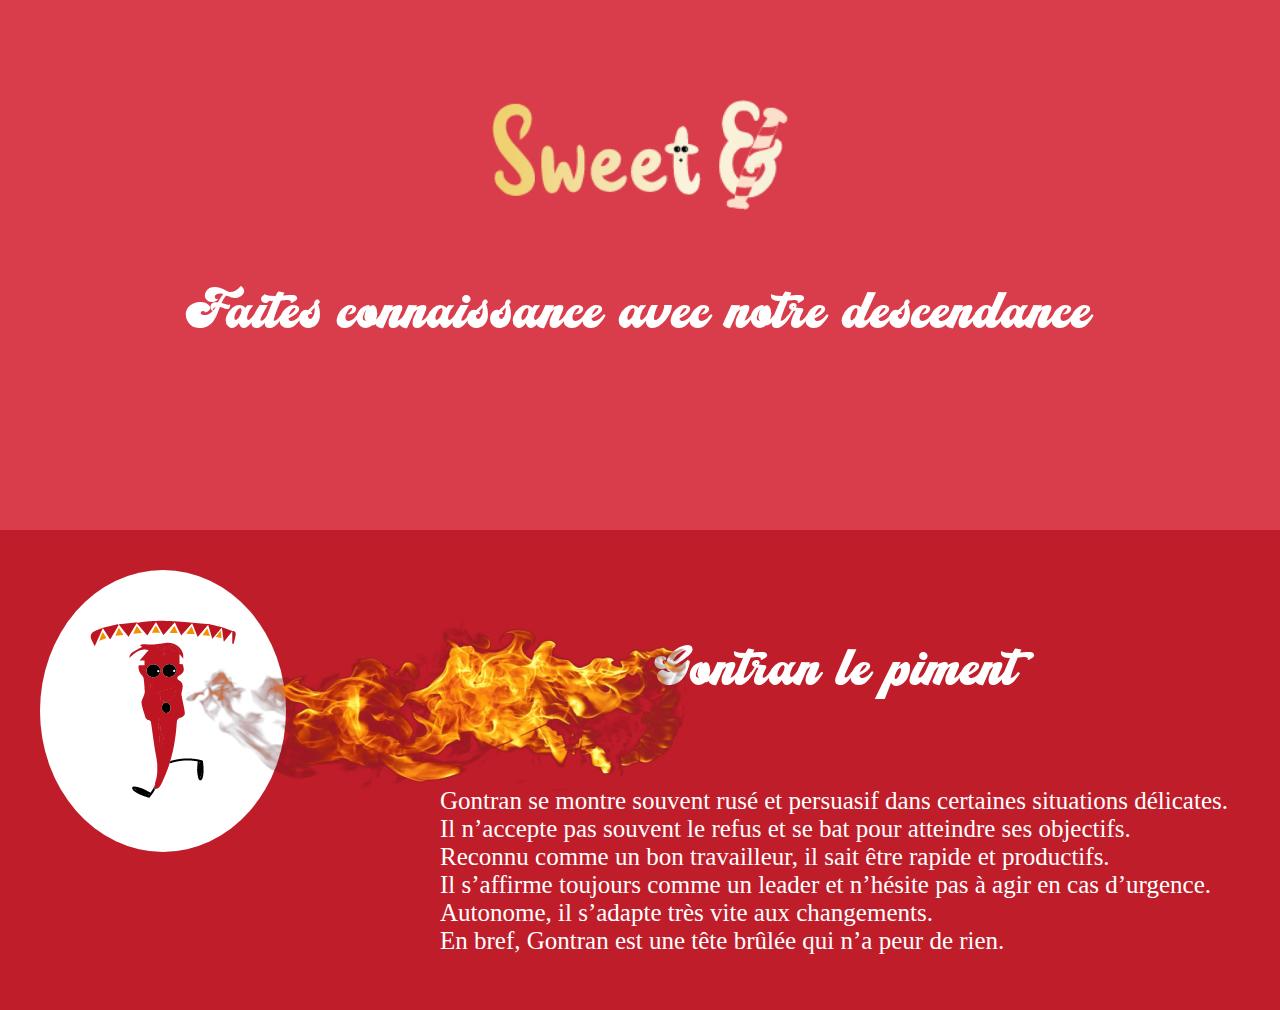
==== pages/page2.html @ 02afe271 "PAGE2" ====
<!DOCTYPE html>
<html lang="en">
<head>
    <meta charset="UTF-8">
    <meta http-equiv="X-UA-Compatible" content="IE=edge">
    <meta name="viewport" content="width=device-width, initial-scale=1.0">
    <link href="../assets/css/style2.css" rel="stylesheet">
    <title>Bonbons</title>
</head>
<body>
    <div class="discover">

        <div class="logo">
            <img  alt="logo" src="../assets/images/logo.png">
        </div>
    
        <h1>Faites connaissance avec notre descendance</h1>
    </div>
    <div class="gontran">

        <div class="piment">
            <img alt="piment" src="../assets/images/piment.png">
        </div>

        <div class="flamme">
            <img alt="piment" src="../assets/images/flammepng 1.png">
        </div>

        <div class="titre">
            <h1>
                Gontran le piment
            </h1>
            <p>
                Gontran se montre souvent rusé et persuasif dans certaines situations délicates.<br>
                Il n’accepte pas souvent le refus et se bat pour atteindre ses objectifs.<br>
                Reconnu comme un bon travailleur, il sait être rapide et productifs.<br>
                Il s’affirme toujours comme un leader et n’hésite pas à agir en cas d’urgence.<br>
                Autonome, il s’adapte très vite aux changements.<br>
                En bref, Gontran est une tête brûlée qui n’a peur de rien.
            </p>
        </div>
        

        


    </div>
</body>
</html>
---- assets/css/style2.css ----
body {
    margin:0;
}

@font-face {
    font-family: 'vintage_kingregular';
    src: url('../../assets/font/vintageking-webfont.woff') format('woff2'),
    url('../../assets/font/vintageking-webfont.woff') format('woff');
    font-weight: normal;
    font-style: normal;

}

@font-face {
    font-family: 'sweet purple';
    src: url('../../assets/font/sweet_purple-webfont.woff') format('woff2'),
    url('../../assets/font/sweet_purple-webfont.woff') format('woff');
    font-weight: normal;
    font-style: normal;

}

.discover {
    background-color: #D93D4C;
    padding: 100px;
}

.discover .logo {
    text-align: center;

}

.discover .logo img{
    height: 110px;
    width: auto;
}

h1{
    font-family: 'vintage_kingregular';
    color : white;
    font-size: 60px;
    text-align: center;
    font-weight: normal;
}

p{
    font-size: 25px;
    color :white;
}

.gontran {
    background-color: #C01D2A;
    padding : 40px;
    height: 400px;
}

.gontran .piment{
    background-color: white;
    padding: 50px;
    border-radius: 50%;
    position: absolute;

}

.gontran .flamme img{
    position: absolute;
    margin: 110px;
    margin-top:10px;
}

.gontran .titre{
    margin-left: 400px;
    text-align: left;
}
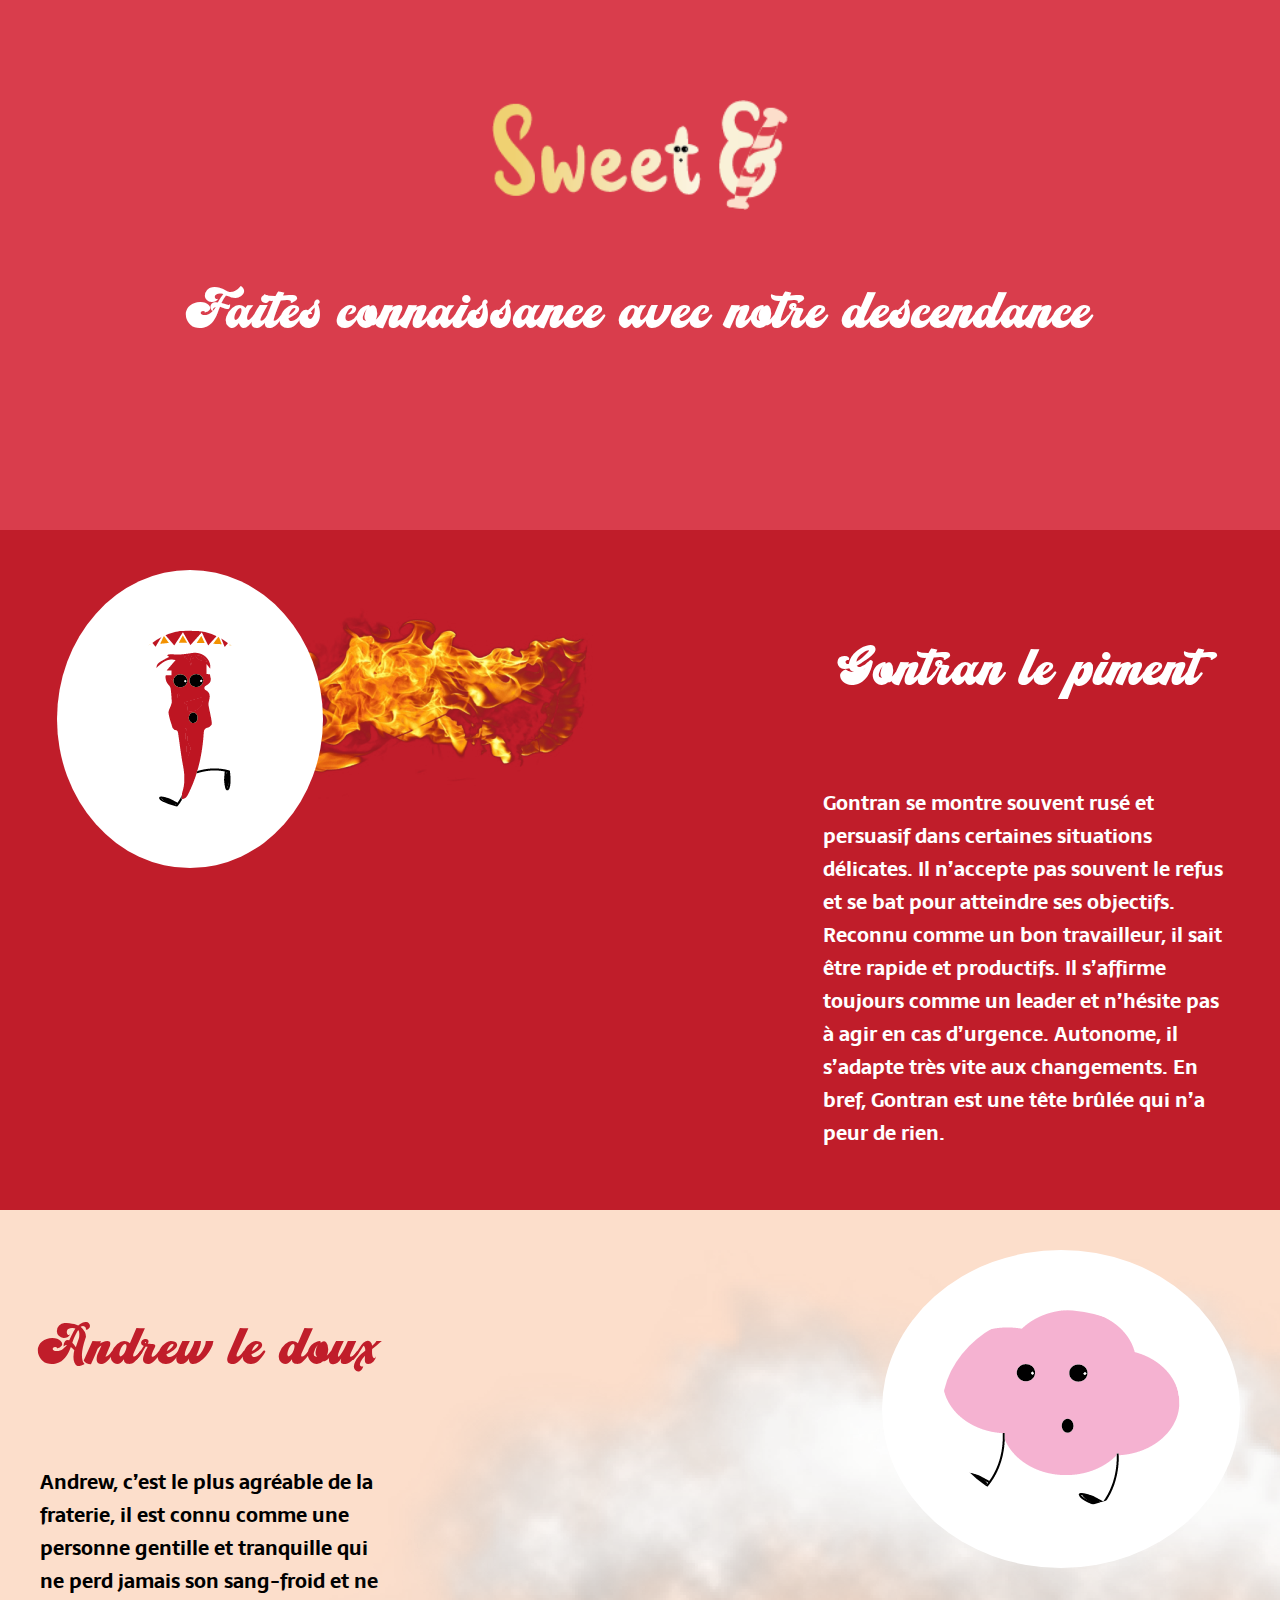
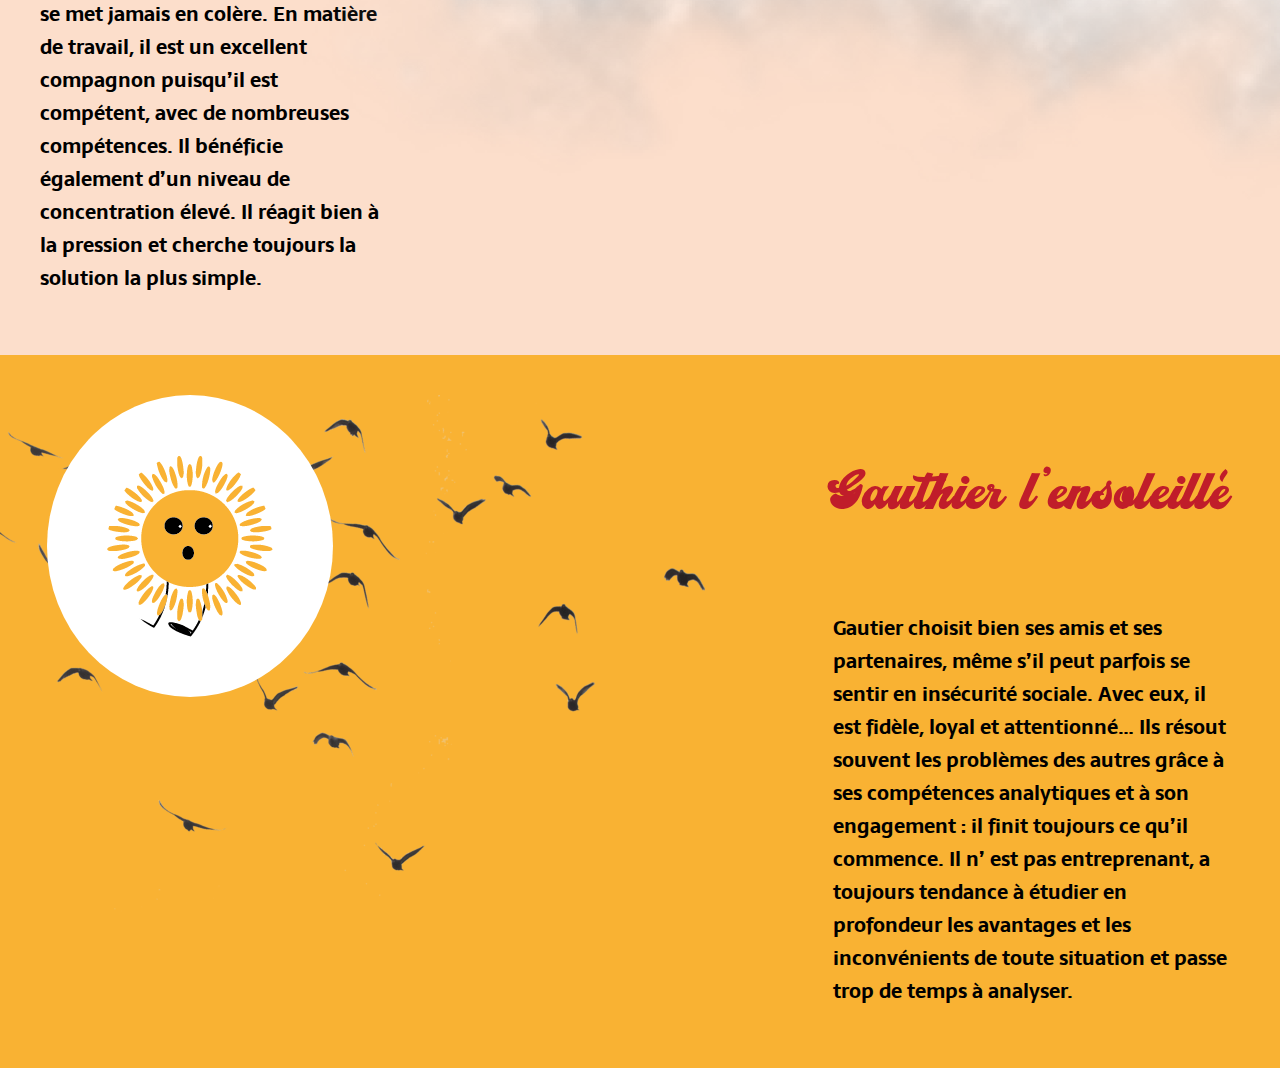
==== commit ede5b10d: "01/12" ====
--- a/pages/page2.html
+++ b/pages/page2.html
@@ -16,34 +16,69 @@
     
         <h1>Faites connaissance avec notre descendance</h1>
     </div>
-    <div class="gontran">
 
+    <div class="bg_piment">
+        <div class="container_piment">
+
+        
         <div class="piment">
-            <img alt="piment" src="../assets/images/piment.png">
+            <img class="gontran" alt="piment" src="../assets/images/piment.png">
+            <img class="fond" alt="fond" src="../assets/images/flammepng 1.png">
         </div>
-
-        <div class="flamme">
-            <img alt="piment" src="../assets/images/flammepng 1.png">
-        </div>
-
-        <div class="titre">
+        <div class="text">
             <h1>
                 Gontran le piment
             </h1>
             <p>
-                Gontran se montre souvent rusé et persuasif dans certaines situations délicates.<br>
-                Il n’accepte pas souvent le refus et se bat pour atteindre ses objectifs.<br>
-                Reconnu comme un bon travailleur, il sait être rapide et productifs.<br>
-                Il s’affirme toujours comme un leader et n’hésite pas à agir en cas d’urgence.<br>
-                Autonome, il s’adapte très vite aux changements.<br>
-                En bref, Gontran est une tête brûlée qui n’a peur de rien.
+                Gontran se montre souvent rusé et persuasif dans certaines situations délicates. Il n’accepte pas souvent le refus et se bat pour atteindre ses objectifs. Reconnu comme un bon travailleur, il sait être rapide et productifs. Il s’affirme toujours comme un leader et n’hésite pas à agir en cas d’urgence. Autonome, il s’adapte très vite aux changements. En bref, Gontran est une tête brûlée qui n’a peur de rien.
             </p>
         </div>
+        </div>
+    </div>
+
+   <div class="bg">
+        <div class="container">
+
+        <div class="text">
+            <h1>
+                Andrew le doux
+            </h1>
+            <p>
+                Andrew, c’est le plus agréable de la fraterie, il est connu comme une personne gentille et tranquille qui ne perd jamais son sang-froid et ne se met jamais en colère. En matière de travail, il est un excellent compagnon puisqu’il est compétent, avec de nombreuses compétences. Il bénéficie également d’un niveau de concentration élevé. Il réagit bien à la pression et cherche toujours la solution la plus simple.
+            </p>
+        </div>
+        <div class="nuage">
+            <img class="andrew" alt="nuage" src="../assets/images/nuage.png">
+            <img class="fond" alt="fond" src="../assets/images/nuagepng_1.png">
+        </div>
+        </div>
+    </div>
+
+    <div class="bg_soleil">
+        <div class="container_soleil">
+
+        <div class="soleil">
+            <img class="gauthier" alt="soleil" src="../assets/images/soleil.png">
+            <img class="fond" alt="fond" src="../assets/images/oiseaupng 1.png">
+        </div>
+
+        <div class="text">
+            <h1>
+                Gauthier l'ensoleillé
+            </h1>
+            <p>
+                Gautier choisit bien ses amis et ses partenaires, même s’il peut parfois se sentir en insécurité sociale. Avec eux, il est fidèle, loyal et attentionné… Ils résout souvent les problèmes des autres grâce à ses compétences analytiques et à son engagement : il finit toujours ce qu’il commence. Il n’ est pas entreprenant, a toujours tendance à étudier en profondeur les avantages et les inconvénients de toute situation et passe trop de temps à analyser.
+            </p>
+        </div>
+        
+        </div>
+    </div>
+
         
 
         
 
 
-    </div>
+    
 </body>
 </html>--- a/assets/css/style2.css
+++ b/assets/css/style2.css
@@ -15,6 +15,15 @@
     font-family: 'sweet purple';
     src: url('../../assets/font/sweet_purple-webfont.woff') format('woff2'),
     url('../../assets/font/sweet_purple-webfont.woff') format('woff');
+    font-weight: normal;
+    font-style: normal;
+
+}
+
+@font-face {
+    font-family: 'sarala';
+    src: url('../../assets/font/sarala_bold-webfont.woff') format('woff2'),
+    url('../../assets/font/sarala_bold-webfont.woff') format('woff');
     font-weight: normal;
     font-style: normal;
 
@@ -44,32 +53,110 @@
 }
 
 p{
-    font-size: 25px;
+    font-family: 'sarala';
+    font-weight: 100;
+    font-size: 20px;
     color :white;
 }
 
-.gontran {
-    background-color: #C01D2A;
-    padding : 40px;
-    height: 400px;
+.container{
+    display: flex;
+    justify-content: center;
+    gap:500px;
 }
 
-.gontran .piment{
-    background-color: white;
-    padding: 50px;
-    border-radius: 50%;
-    position: absolute;
-
+.container .text p{
+    color:black
 }
 
-.gontran .flamme img{
-    position: absolute;
-    margin: 110px;
-    margin-top:10px;
+.container .text h1{
+    color: #C01D2A;
 }
 
-.gontran .titre{
-    margin-left: 400px;
-    text-align: left;
+.text {
+    width: 400px;
 }
 
+.bg {
+    background-color: #FCDECB;
+    padding: 40px;
+}
+
+.nuage .andrew{
+    position: relative;
+    background-color: white;
+    padding: 60px;
+    border-radius: 50%;
+    z-index: 2;
+}
+
+.nuage .fond{
+    position: absolute;
+    right: 0px;
+    z-index: 1;
+}
+
+.bg_piment {
+    background-color: #C01D2A;
+    padding: 40px;
+}
+
+.piment .gontran{
+    position: relative;
+    background-color: white;
+    padding: 60px;
+    border-radius: 50%;
+    z-index: 2;
+}
+
+.piment .fond{
+    position: absolute;
+    left: 50px;
+    z-index: 1;
+}
+
+.container_piment{
+    display: flex;
+    justify-content: center;
+    gap:500px;
+}
+
+.container_soleil{
+    display: flex;
+    justify-content: center;
+    gap:500px;
+}
+
+.bg_soleil {
+    background-color: #F9B233;
+    padding: 40px;
+}
+
+.soleil .gauthier{
+    position: relative;
+    background-color: white;
+    padding: 60px;
+    border-radius: 50%;
+    z-index: 2;
+}
+
+.soleil .fond{
+    position: absolute;
+    left: 0px;
+    z-index: 1;
+}
+
+.container_soleil .text h1{
+    color: #C01D2A;
+}
+
+.container_soleil .text p{
+    color: black;
+}
+
+
+
+
+
+
+
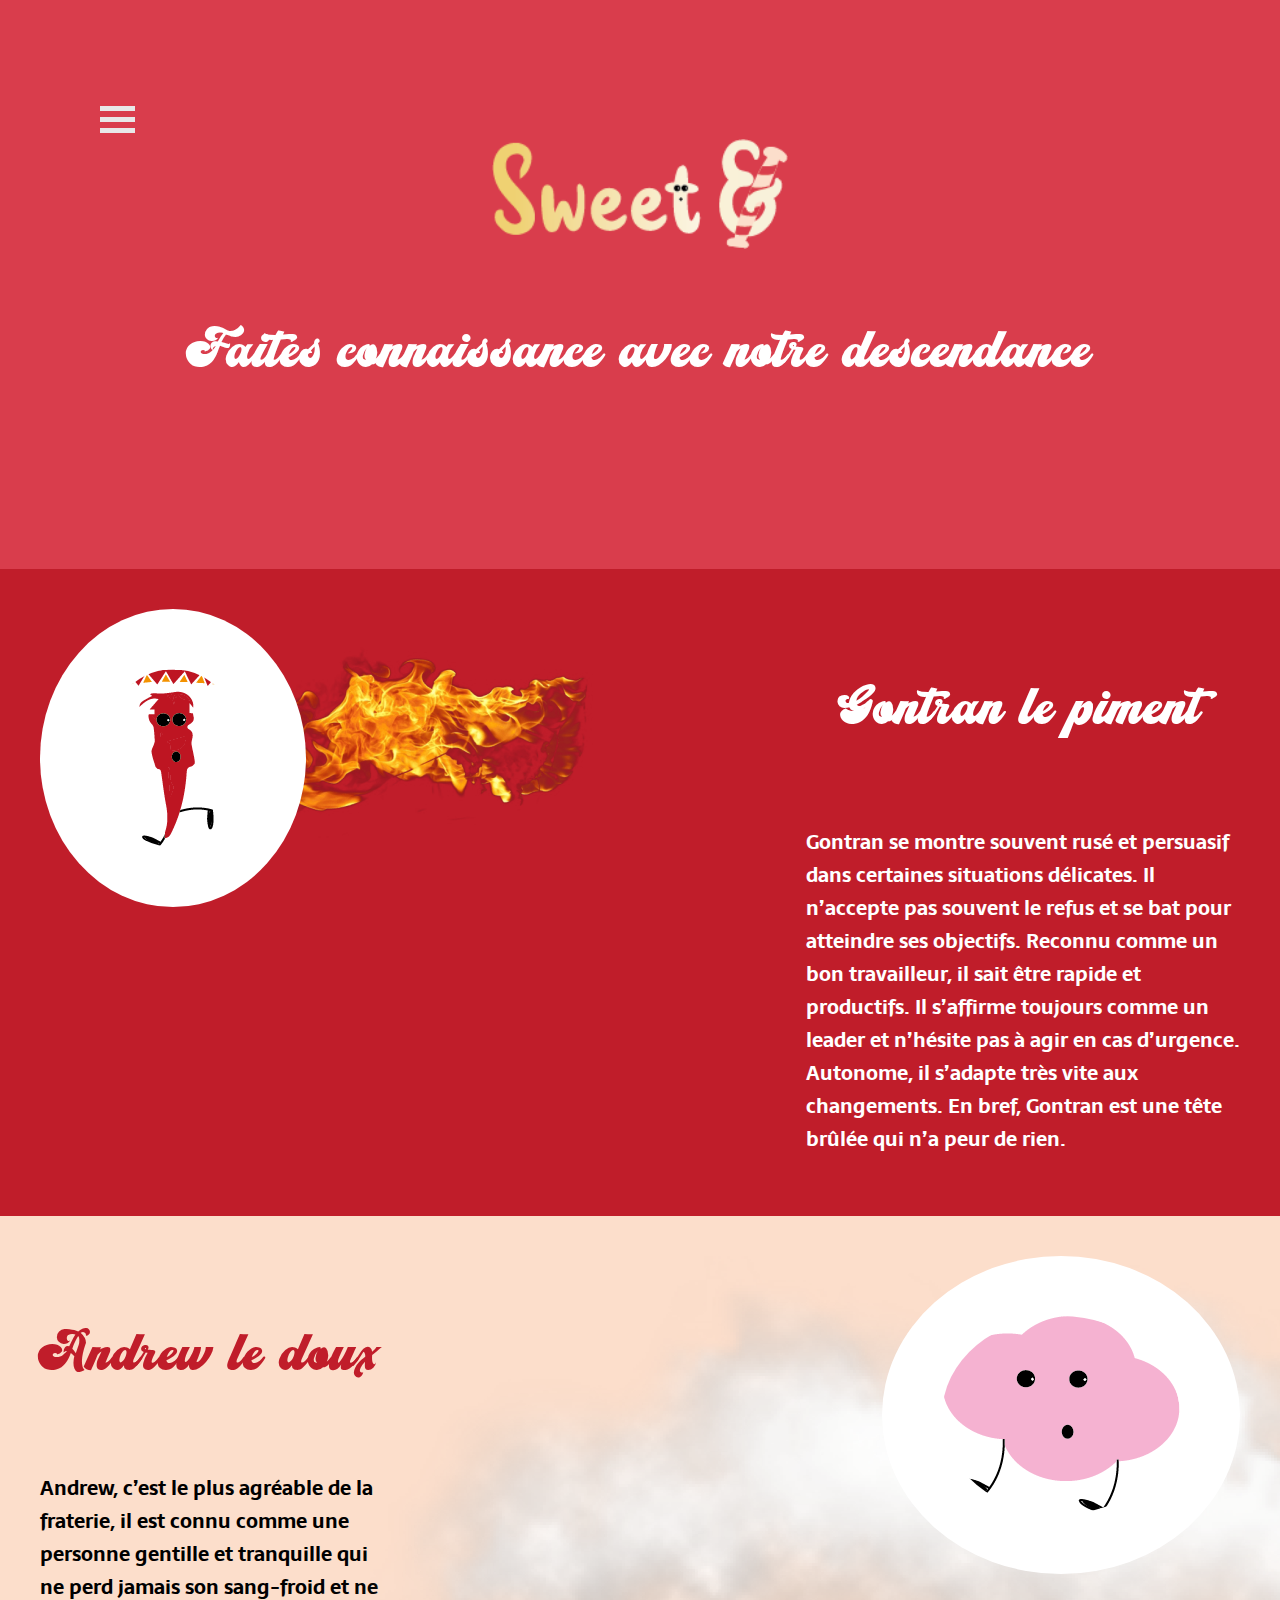
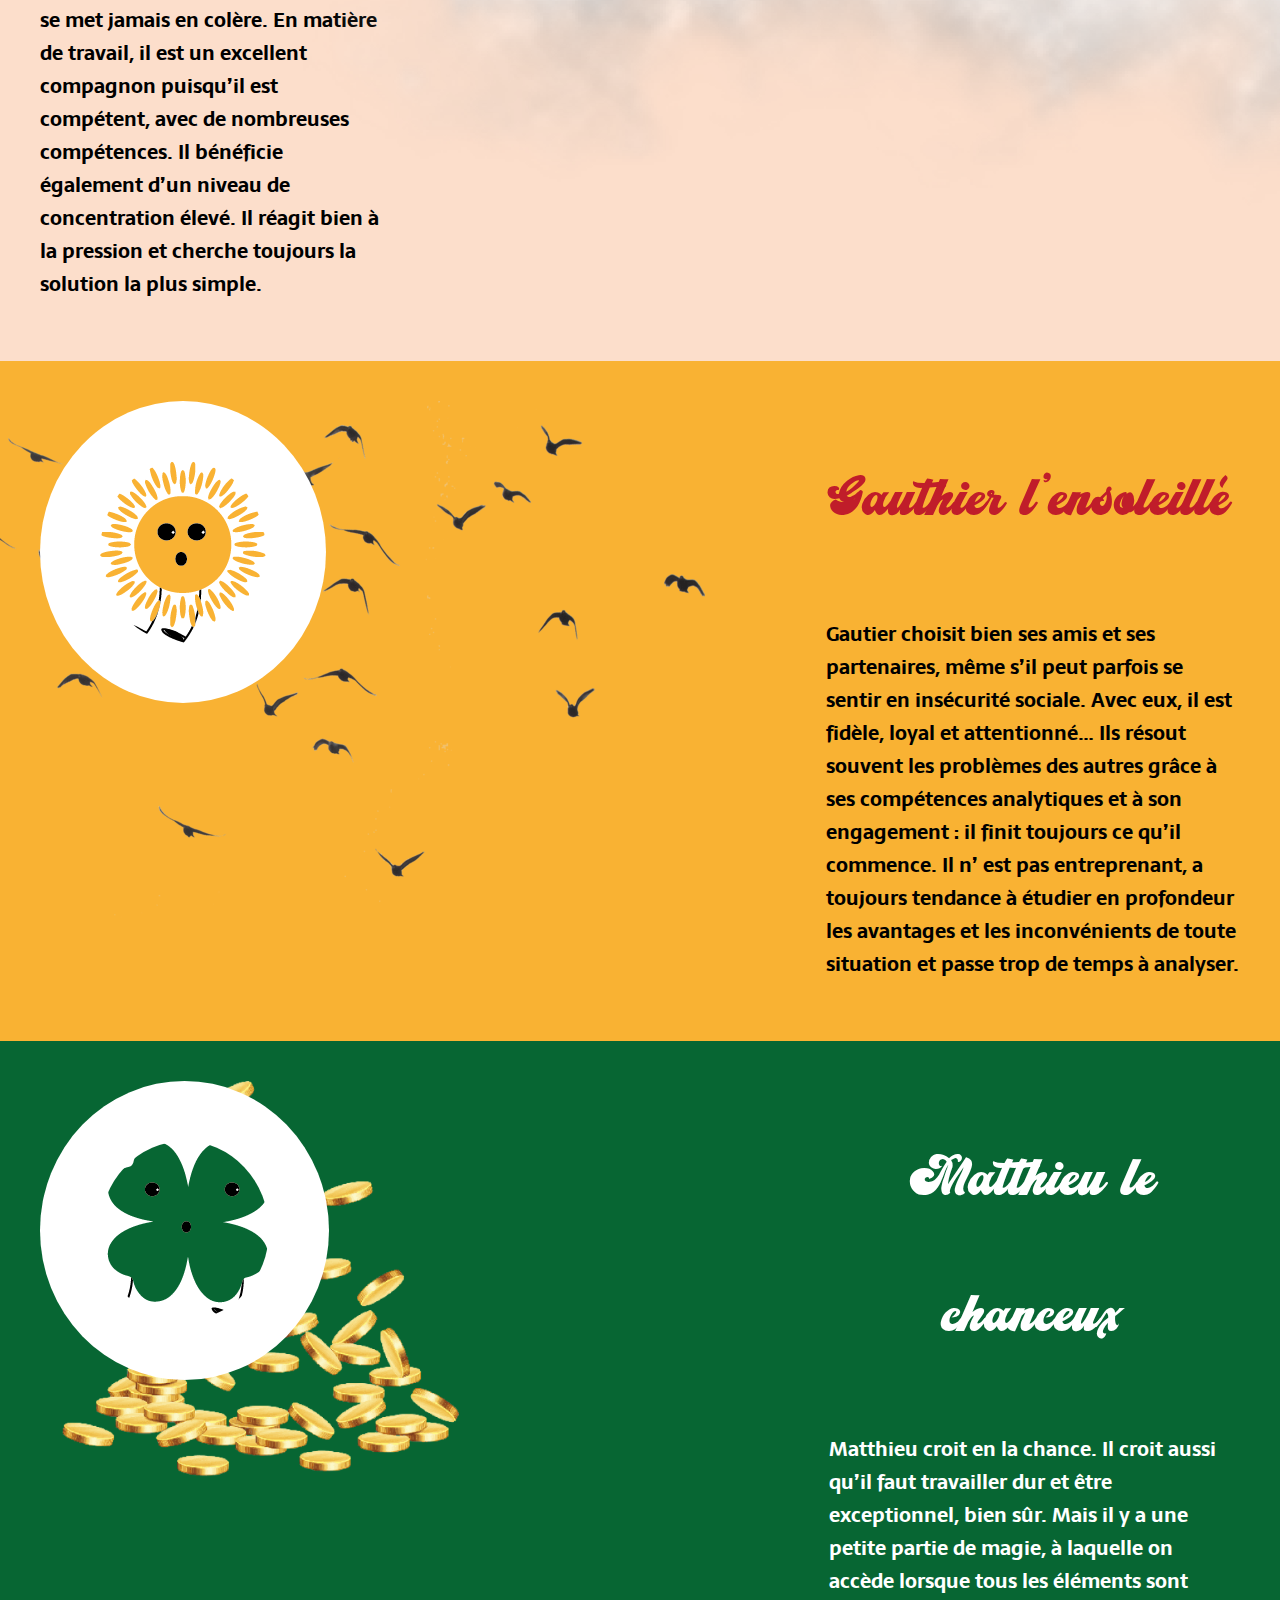
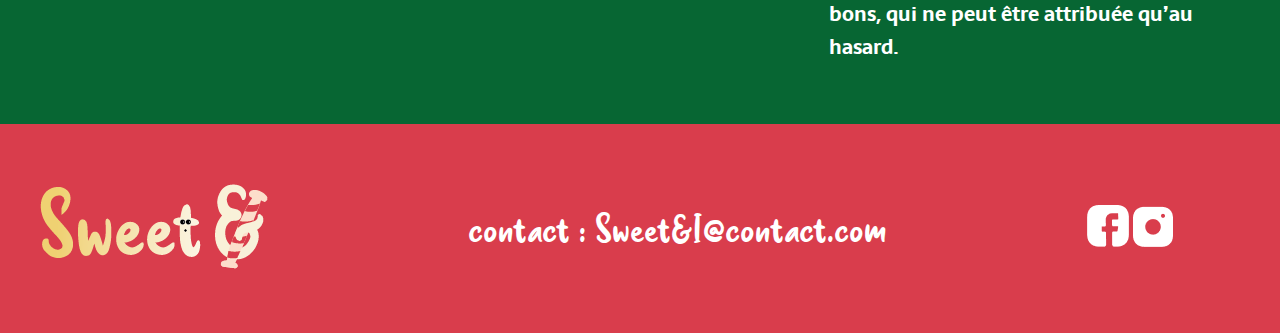
==== commit aef17318: "push 14/12" ====
--- a/pages/page2.html
+++ b/pages/page2.html
@@ -8,14 +8,33 @@
     <title>Bonbons</title>
 </head>
 <body>
-    <div class="discover">
+    
+        <div class="discover">
+
+        <div id="mySidenav" class="sidenav">
+            <a id="closeBtn" href="#" class="close">×</a>
+            <ul>
+              <li><a href="#">Home</a></li>
+              <li><a href="#">Test</a></li>
+              <li><a href="#">Bonbons</a></li>
+              <li><a href="#">Contact</a></li>
+            </ul>
+          </div>
+          
+          <a href="#" id="openBtn">
+            <span class="burger-icon">
+              <span></span>
+              <span></span>
+              <span></span>
+            </span>
+          </a>
 
         <div class="logo">
             <img  alt="logo" src="../assets/images/logo.png">
         </div>
+            <h1>Faites connaissance avec notre descendance</h1>
+        </div>
     
-        <h1>Faites connaissance avec notre descendance</h1>
-    </div>
 
     <div class="bg_piment">
         <div class="container_piment">
@@ -74,6 +93,47 @@
         </div>
     </div>
 
+    <div class="bg_trefle">
+        <div class="container_trefle">
+
+        <div class="trefle">
+            <img class="matthieu" alt="trefle" src="../assets/images/trefle.png">
+            <img class="fond" alt="fond" src="../assets/images/orpng-removebg-preview 1.png">
+        </div>
+
+        <div class="text">
+            <h1>
+                Matthieu le chanceux
+            </h1>
+            <p>
+                Matthieu croit en la chance. Il croit aussi qu’il faut travailler dur et être exceptionnel, bien sûr. Mais il y a une petite partie de magie, à laquelle on accède lorsque tous les éléments sont bons, qui ne peut être attribuée qu’au hasard. 
+            </p>
+        </div>
+        
+        </div>
+
+    </div>
+
+    <div class="bg_footer">
+        <div class="logo">
+            <img class="logo" alt="footer" src="../assets/images/logo.png">
+        </div>
+
+        <div class="mail">
+            <h2>
+                contact : Sweet&I@contact.com
+            </h2>
+        </div>
+
+        <div class="rsx">
+            <img class="logo_fb" alt="rsx" src="../assets/images/Vector.png">
+            <img class="logo_fb" alt="rsx" src="../assets/images/Vector (1).png">
+        </div>
+
+    </div>
+
+    
+
         
 
         
@@ -81,4 +141,6 @@
 
     
 </body>
-</html>+</html>
+
+<script src="../assets/js/script_menu.js"></script>--- a/assets/css/style2.css
+++ b/assets/css/style2.css
@@ -12,7 +12,7 @@
 }
 
 @font-face {
-    font-family: 'sweet purple';
+    font-family: 'sweet_purple';
     src: url('../../assets/font/sweet_purple-webfont.woff') format('woff2'),
     url('../../assets/font/sweet_purple-webfont.woff') format('woff');
     font-weight: normal;
@@ -48,6 +48,14 @@
     font-family: 'vintage_kingregular';
     color : white;
     font-size: 60px;
+    text-align: center;
+    font-weight: normal;
+}
+
+h2{
+    font-family: 'sweet_purple';
+    color : white;
+    font-size: 45px;
     text-align: center;
     font-weight: normal;
 }
@@ -74,7 +82,7 @@
 }
 
 .text {
-    width: 400px;
+    width: 450px;
 }
 
 .bg {
@@ -154,9 +162,122 @@
     color: black;
 }
 
-
-
-
-
-
-
+.bg_trefle {
+    background-color: #076633;
+    padding: 40px;
+    height: fit-content;
+}
+
+.trefle .matthieu{
+    position: relative;
+    background-color: white;
+    padding: 60px;
+    border-radius: 50%;
+    z-index: 2;
+}
+
+.trefle .fond{
+    position: absolute;
+    left: 50px;
+    z-index: 1;
+    height: 400px;
+}
+
+.container_trefle{
+    display: flex;
+    justify-content: center;
+    gap:500px;
+}
+
+.bg_footer{
+    background-color: #D93D4C;
+    padding:40px;
+    align-items: center;
+    display: flex;
+    gap:200px;
+}
+
+.bg_footer .logo{
+    align-content: center;
+}
+
+.bg_footer .mail {
+    text-align: center;
+}
+
+.rsx{
+    text-align: right;
+}
+
+.discover .hamburger{
+    display: flex;
+    gap:200px;
+}
+
+.discover .hamburger button{
+    background-color: #FCDECB;
+    border-radius: 50%;
+    height: 100px;
+    position: fixed;
+    left:0px;
+    padding:15px;
+}
+
+
+.sidenav {
+    height: 100%;
+    width: 250px;
+    position: fixed;
+    z-index: 3;
+    top: 0;
+    left: -250px;
+    background-color: #e8e8e8;
+    padding-top: 60px;
+    transition: left 0.5s ease;
+  }
+
+  .sidenav a {
+    padding: 8px 8px 8px 32px;
+    text-decoration: none;
+    font-family: 'sarala';
+    font-size: 25px;
+    color:#D93D4C;
+    display: block;
+    transition: 0.3s;
+  }
+  
+  .sidenav a:hover {
+    color:#C01D2A;
+  }
+  
+  .sidenav ul {
+    list-style-type: none;
+    padding: 0;
+    margin: 0;
+  }
+  
+  /* Active class */
+  .sidenav.active {
+    left: 0;
+  }
+  
+  /* Close btn */
+  .sidenav .close {
+    position: absolute;
+    top: 0;
+    right: 25px;
+    font-size: 36px;
+  }
+  
+  /* Icône burger */
+  .burger-icon span {
+    display: block;
+    width: 35px;
+    height: 5px;
+    background-color:#e8e8e8;
+    margin: 6px 0;
+  }
+
+
+
+
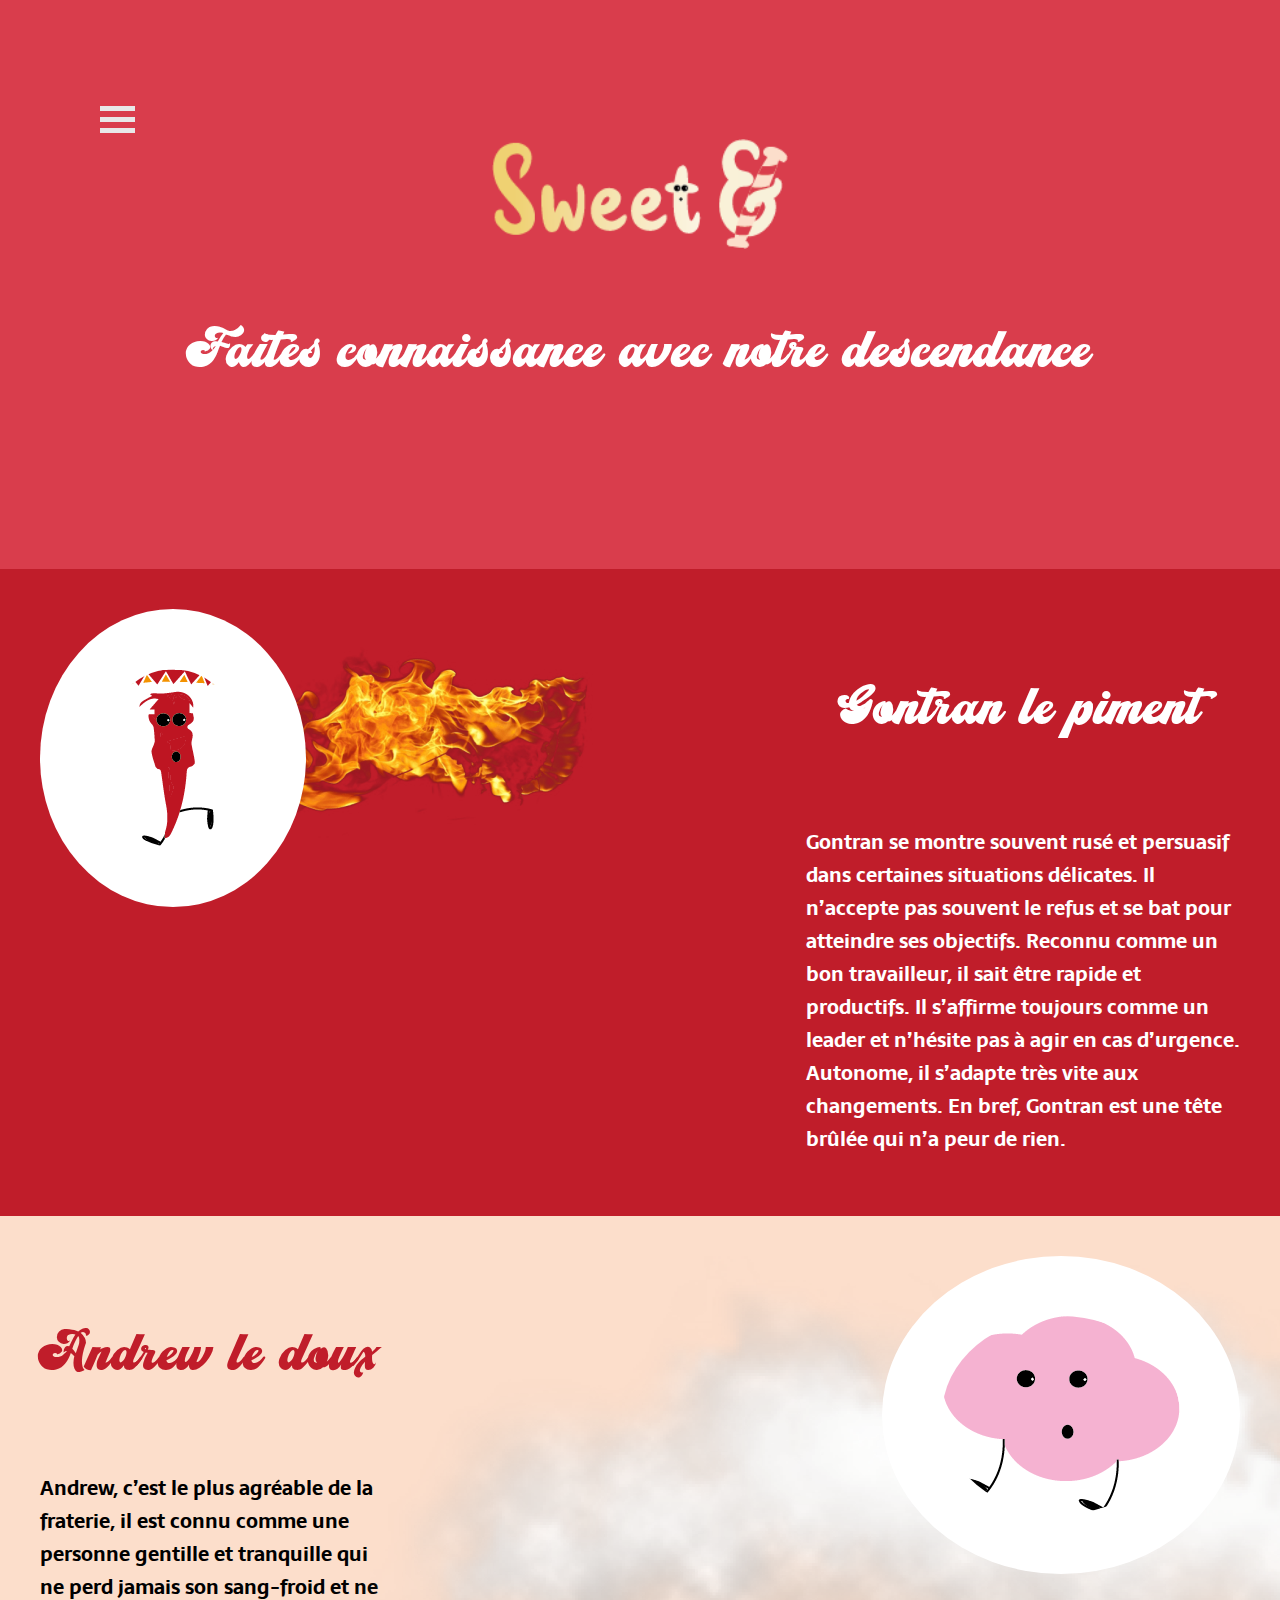
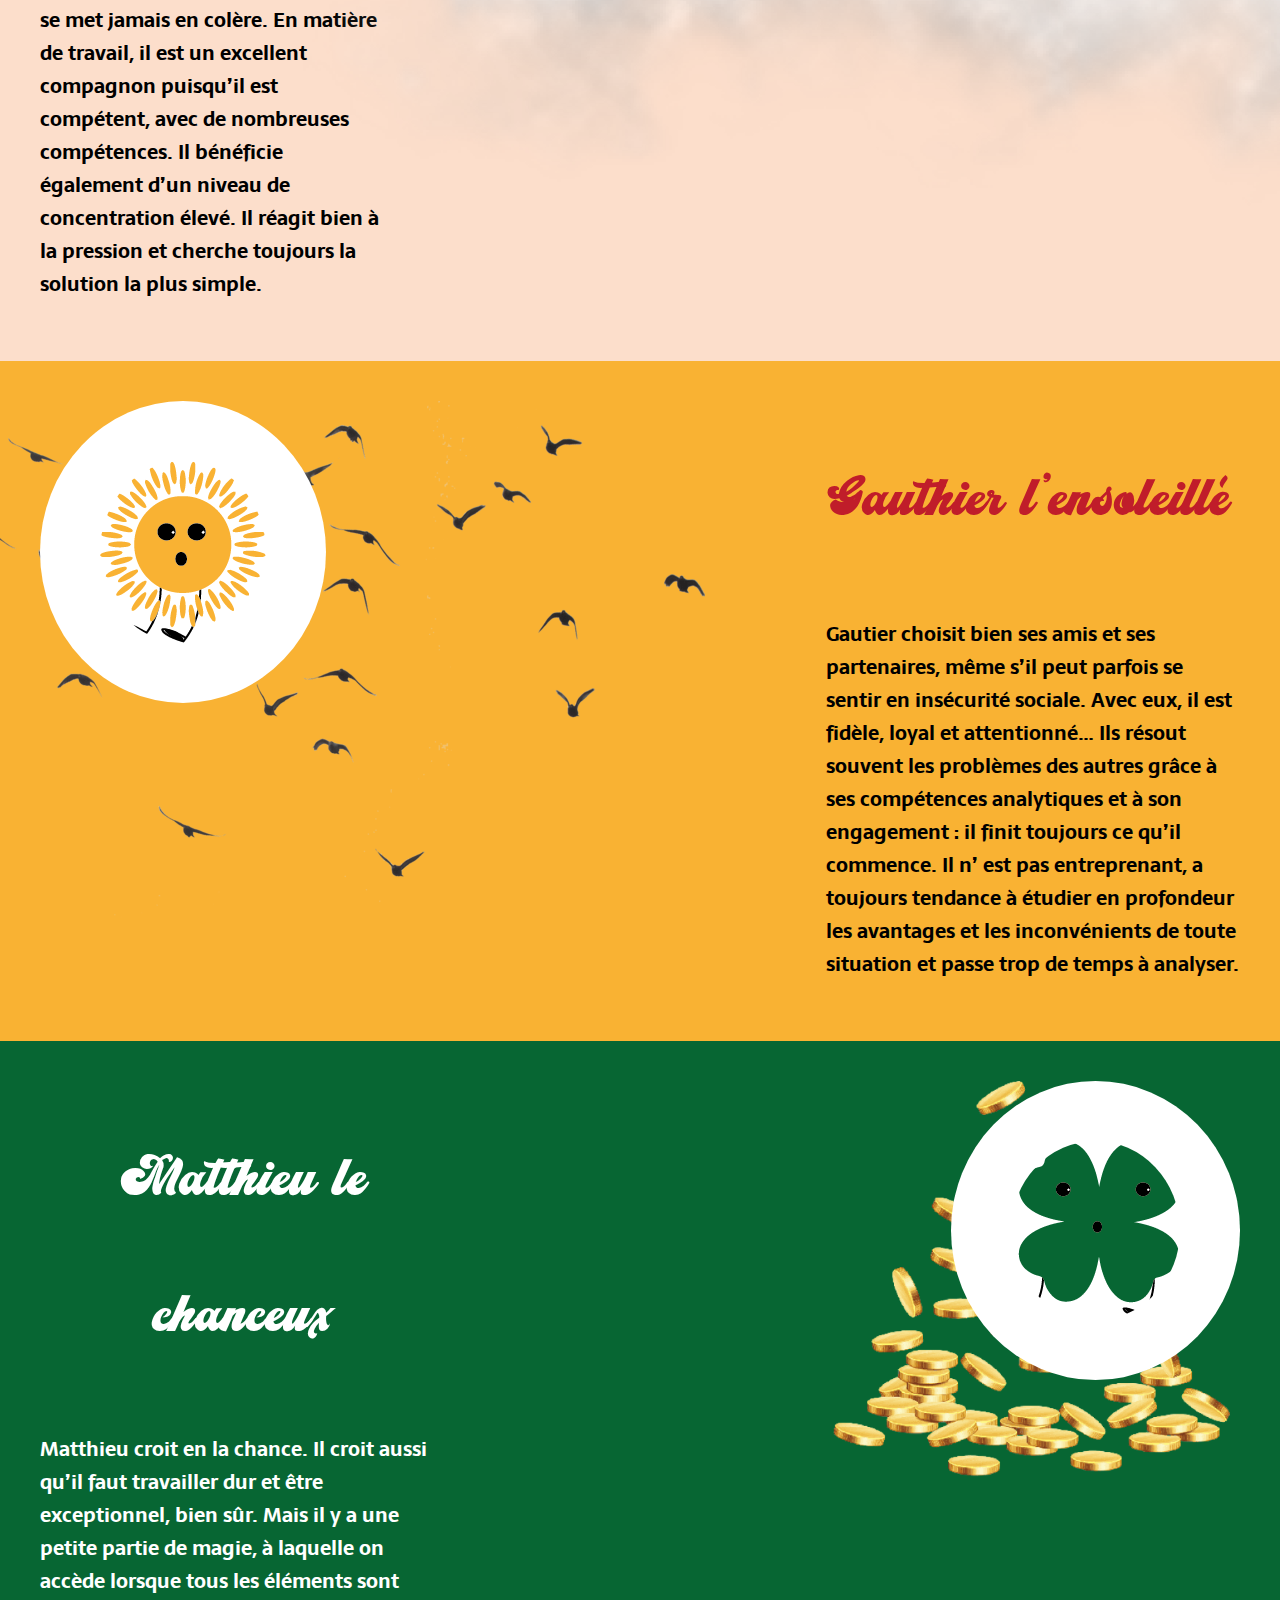
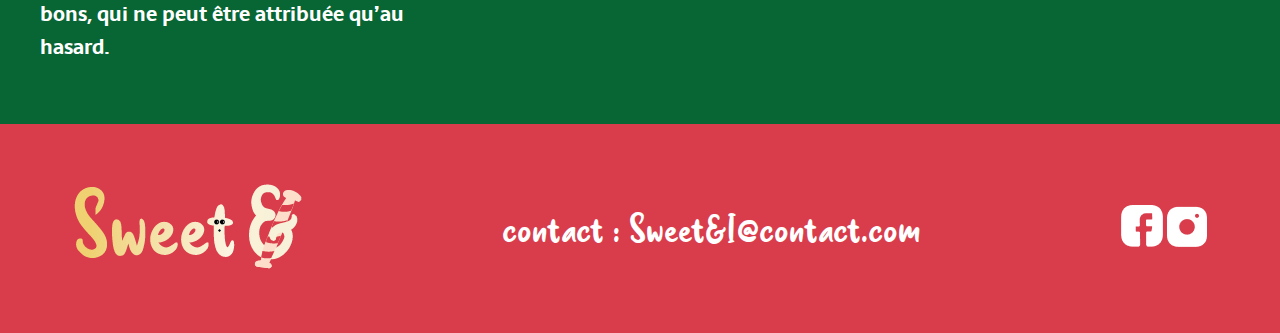
==== commit e6e7ba53: "push responsive" ====
--- a/pages/page2.html
+++ b/pages/page2.html
@@ -96,19 +96,21 @@
     <div class="bg_trefle">
         <div class="container_trefle">
 
+        <div class="text">
+                <h1>
+                    Matthieu le chanceux
+                </h1>
+                <p>
+                    Matthieu croit en la chance. Il croit aussi qu’il faut travailler dur et être exceptionnel, bien sûr. Mais il y a une petite partie de magie, à laquelle on accède lorsque tous les éléments sont bons, qui ne peut être attribuée qu’au hasard. 
+                </p>
+        </div>
+
         <div class="trefle">
             <img class="matthieu" alt="trefle" src="../assets/images/trefle.png">
             <img class="fond" alt="fond" src="../assets/images/orpng-removebg-preview 1.png">
         </div>
 
-        <div class="text">
-            <h1>
-                Matthieu le chanceux
-            </h1>
-            <p>
-                Matthieu croit en la chance. Il croit aussi qu’il faut travailler dur et être exceptionnel, bien sûr. Mais il y a une petite partie de magie, à laquelle on accède lorsque tous les éléments sont bons, qui ne peut être attribuée qu’au hasard. 
-            </p>
-        </div>
+        
         
         </div>
 
--- a/assets/css/style2.css
+++ b/assets/css/style2.css
@@ -178,7 +178,7 @@
 
 .trefle .fond{
     position: absolute;
-    left: 50px;
+    right: 50px;
     z-index: 1;
     height: 400px;
 }
@@ -195,6 +195,7 @@
     align-items: center;
     display: flex;
     gap:200px;
+    justify-content: center;
 }
 
 .bg_footer .logo{
@@ -278,6 +279,50 @@
     margin: 6px 0;
   }
 
-
-
-
+  @media only screen and (max-width: 900px){
+    .container_piment{
+        display: block;
+        justify-content: center;
+        gap:500px;
+    }
+    
+    .container_soleil{
+        display: block;
+        justify-content: center;
+        gap:500px;
+    }
+
+    .container_trefle{
+        display: block;
+        justify-content: center;
+        gap:500px;
+    }
+
+    .container{
+        display: block;
+        justify-content: center;
+        gap:500px;
+    }
+
+    h1{
+        font-family: 'vintage_kingregular';
+        color : white;
+        font-size: 45px;
+        text-align: center;
+        font-weight: normal;
+    }
+
+    .bg_footer{
+        background-color: #D93D4C;
+        padding:40px;
+        align-items: center;
+        display: block;
+        gap:200px;
+        justify-content: center;
+    }
+  }
+
+
+
+
+
